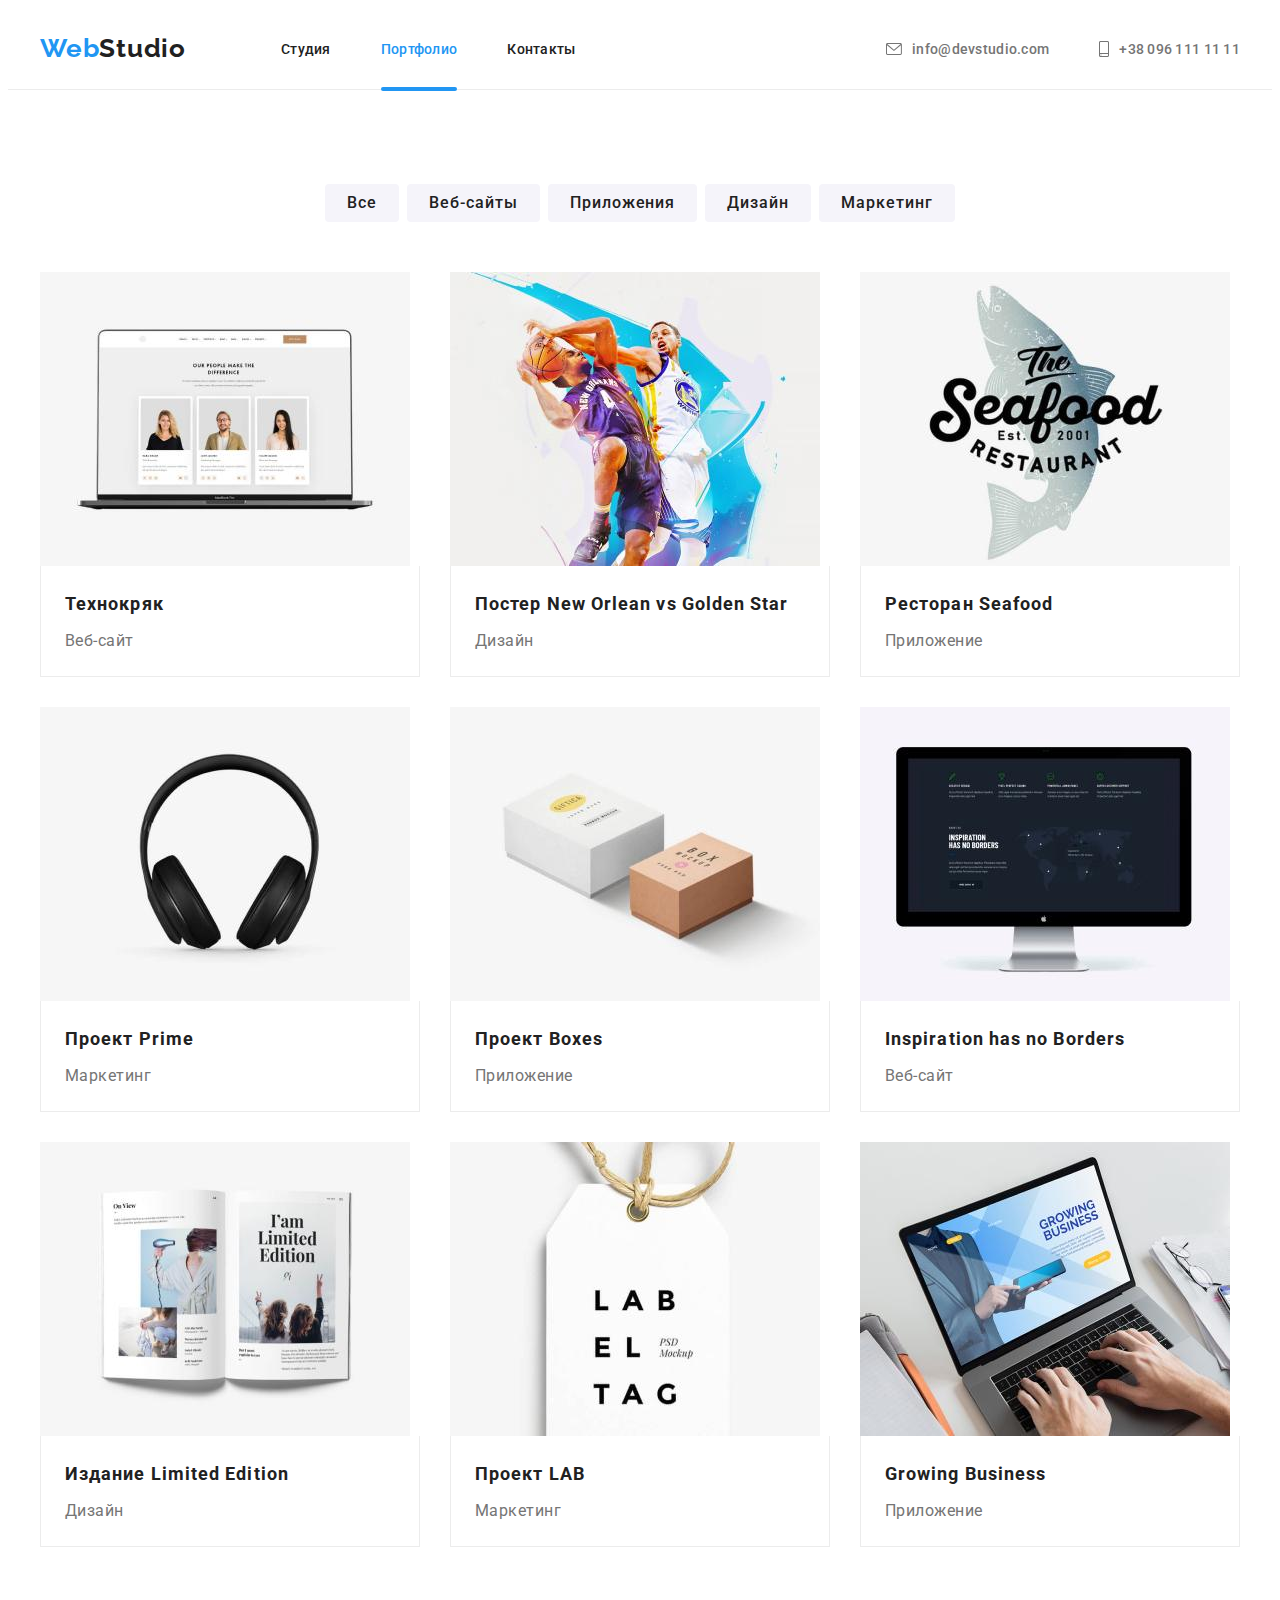
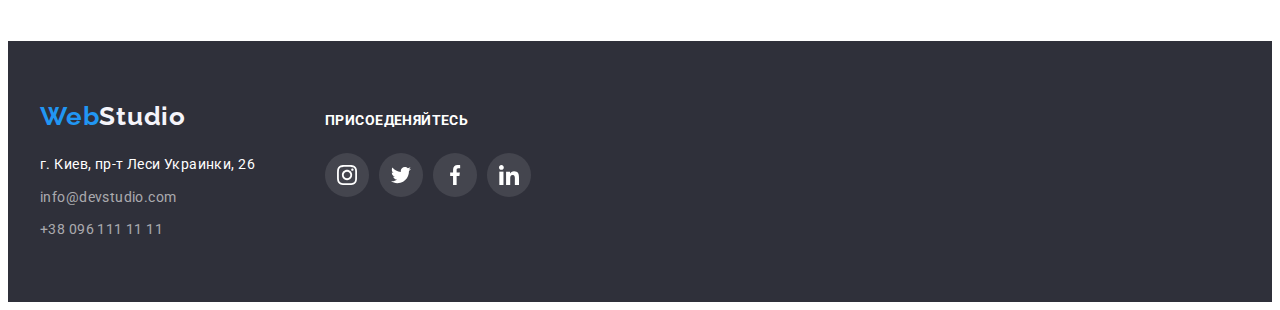
==== portfolio.html @ 9301e0ce "clone" ====
<!DOCTYPE html>
<html lang="en">
  <head>
    <meta charset="UTF-8" />
    <meta http-equiv="X-UA-Compatible" content="IE=edge" />
    <meta name="viewport" content="width=device-width, initial-scale=1.0" />
    <title>WebStudio - Portfolio</title>
    <link rel="preconnect" href="https://fonts.googleapis.com" />
    <link rel="preconnect" href="https://fonts.gstatic.com" crossorigin />
    <link
      href="https://fonts.googleapis.com/css2?family=Raleway:wght@700&family=Roboto:wght@400;500;700;900&display=swap"
      rel="stylesheet"
    />
    <link
      rel="stylesheet"
      href="https://cdnjs.cloudflare.com/ajax/libs/modern-normalize/1.1.0/modern-normalize.min.css"
      integrity="sha512-wpPYUAdjBVSE4KJnH1VR1HeZfpl1ub8YT/NKx4PuQ5NmX2tKuGu6U/JRp5y+Y8XG2tV+wKQpNHVUX03MfMFn9Q=="
      crossorigin="anonymous"
      referrerpolicy="no-referrer"
    />
    <link rel="stylesheet" href="./css/styles.css" />
  </head>
  <body>
    <header class="header">
      <div class="container">
        <a href="./index.html" class="header-logo"
          >Web<span class="header-logo2">Studio</span>
        </a>
        <nav class="header-navigation">
          <ul class="header-list list">
            <li class="nav-li">
              <a href="./index.html" class="header-item ">Студия</a>
            </li>
            <li class="nav-li">
              <a href="./portfolio.html" class="header-item active-link">Портфолио</a>
            </li>
            <li class="nav-li"><a href="" class="header-item">Контакты</a></li>
          </ul>
        </nav>
        <ul class="header-contacts list">
          <li class="nav-li">
            <a href="mailto:info@devstudio.com" class="contacts-item">
              <svg class="header-icon" width="16" height="12">
                    <use
                      href="./image/index/symbol-defs.svg#icon-header-mail"
                    ></use>
                  </svg>
              info@devstudio.com
            </a>
          </li>
          <li class="nav-li">
            <a href="tel:+380961111111" class="contacts-item">
              <svg class="header-icon" width="10" height="16">
                    <use
                      href="./image/index/symbol-defs.svg#icon-header-tel"
                    ></use>
                  </svg>
              +38 096 111 11 11
            </a>
          </li>
        </ul>
      </div>
    </header>
    <main>
      <section class="portfolio">
        <div class="container">
          <ul class="portfolio-btn-list">
            <li class="btn-li">
              <button type="button" class="portfolio-btn btn">Все</button>
            </li>
            <li class="btn-li">
              <button type="button" class="portfolio-btn btn">Веб-сайты</button>
            </li>
            <li class="btn-li">
              <button type="button" class="portfolio-btn btn">
                Приложения
              </button>
            </li>
            <li class="btn-li">
              <button type="button" class="portfolio-btn btn">Дизайн</button>
            </li>
            <li class="btn-li">
              <button type="button" class="portfolio-btn btn">Маркетинг</button>
            </li>
          </ul>
          <ul class="portfolio-projects-list">
            <li class="portfolio-item">
              <a href="./portfolio.html" class="portfolio-link">
                <div class="img-box">
                  <img
                  src="./image/portfolio/pic1.jpg"
                  alt="ноутбук"
                  width="370px"
                  height="294px"
                  >
                  <p class="hover-text">Ресурс предлагает комплексные предложения с разным уровнем функционала и сервисов. Все это позволит посетителю получить исчерпывающие сведения о компании или частном лице.</p>
                </div>
                <div class="portfolio-top"><h2 class="portfolio-title">Технокряк</h2>
                <p class="portfolio-text">Веб-сайт</p></div>
              </a>
            </li>
            <li class="portfolio-item">
              <a href="./portfolio.html" class="portfolio-link">
              <div class="img-box">
                  <img
                  src="./image/portfolio/pic2.jpg"
                  alt="ноутбук"
                  width="370px"
                  height="294px"
                  >
                  <p class="hover-text">Ресурс предлагает комплексные предложения с разным уровнем функционала и сервисов. Все это позволит посетителю получить исчерпывающие сведения о компании или частном лице.</p>
                </div>
              <div class="portfolio-top"><h2 class="portfolio-title">Постер New Orlean vs Golden Star</h2>
              <p class="portfolio-text">Дизайн</p></div>
              </a>
            </li>
            <li class="portfolio-item">
              <a href="./portfolio.html" class="portfolio-link">
              <div class="img-box">
                  <img
                  src="./image/portfolio/pic3.jpg"
                  alt="ноутбук"
                  width="370px"
                  height="294px"
                  >
                  <p class="hover-text">Ресурс предлагает комплексные предложения с разным уровнем функционала и сервисов. Все это позволит посетителю получить исчерпывающие сведения о компании или частном лице.</p>
                </div>
              <div class="portfolio-top"><h2 class="portfolio-title">Ресторан Seafood</h2>
              <p class="portfolio-text">Приложение</p></div>
              </a>
            </li>
            <li class="portfolio-item">
              <a href="./portfolio.html" class="portfolio-link">
              <div class="img-box">
                  <img
                  src="./image/portfolio/pic4.jpg"
                  alt="ноутбук"
                  width="370px"
                  height="294px"
                  >
                  <p class="hover-text">Ресурс предлагает комплексные предложения с разным уровнем функционала и сервисов. Все это позволит посетителю получить исчерпывающие сведения о компании или частном лице.</p>
                </div>
              <div class="portfolio-top"><h2 class="portfolio-title">Проект Prime</h2>
              <p class="portfolio-text">Маркетинг</p></div>
              </a>
            </li>
            <li class="portfolio-item">
              <a href="./portfolio.html" class="portfolio-link">
              <div class="img-box">
                  <img
                  src="./image/portfolio/pic5.jpg"
                  alt="ноутбук"
                  width="370px"
                  height="294px"
                  >
                  <p class="hover-text">Ресурс предлагает комплексные предложения с разным уровнем функционала и сервисов. Все это позволит посетителю получить исчерпывающие сведения о компании или частном лице.</p>
                </div>
              <div class="portfolio-top"><h2 class="portfolio-title">Проект Boxes</h2>
              <p class="portfolio-text">Приложение</p></div>
              </a>
            </li>
            <li class="portfolio-item">
              <a href="./portfolio.html" class="portfolio-link">
              <div class="img-box">
                  <img
                  src="./image/portfolio/pic6.jpg"
                  alt="ноутбук"
                  width="370px"
                  height="294px"
                  >
                  <p class="hover-text">Ресурс предлагает комплексные предложения с разным уровнем функционала и сервисов. Все это позволит посетителю получить исчерпывающие сведения о компании или частном лице.</p>
                </div>
              <div class="portfolio-top"><h2 class="portfolio-title">Inspiration has no Borders</h2>
              <p class="portfolio-text">Веб-сайт</p></div>
            </li>
            <li class="portfolio-item">
            <a href="./portfolio.html" class="portfolio-link">
              <div class="img-box">
                  <img
                  src="./image/portfolio/pic7.jpg"
                  alt="ноутбук"
                  width="370px"
                  height="294px"
                  >
                  <p class="hover-text">Ресурс предлагает комплексные предложения с разным уровнем функционала и сервисов. Все это позволит посетителю получить исчерпывающие сведения о компании или частном лице.</p>
                </div>
              <div class="portfolio-top"><h2 class="portfolio-title">Издание Limited Edition</h2>
              <p class="portfolio-text">Дизайн</p></div>
            </a>
            </li>
            <li class="portfolio-item">
              <a href="./portfolio.html" class="portfolio-link">
              <div class="img-box">
                  <img
                  src="./image/portfolio/pic8.jpg"
                  alt="ноутбук"
                  width="370px"
                  height="294px"
                  >
                  <p class="hover-text">Ресурс предлагает комплексные предложения с разным уровнем функционала и сервисов. Все это позволит посетителю получить исчерпывающие сведения о компании или частном лице.</p>
                </div>
              <div class="portfolio-top"><h2 class="portfolio-title">Проект LAB</h2>
              <p class="portfolio-text">Маркетинг</p></div>
              </a>
            </li>
            <li class="portfolio-item">
              <a href="./portfolio.html" class="portfolio-link">
              <div class="img-box">
                  <img
                  src="./image/portfolio/pic9.jpg"
                  alt="ноутбук"
                  width="370px"
                  height="294px"
                  >
                  <p class="hover-text">Ресурс предлагает комплексные предложения с разным уровнем функционала и сервисов. Все это позволит посетителю получить исчерпывающие сведения о компании или частном лице.</p>
                </div>
              <div class="portfolio-top"><h2 class="portfolio-title">Growing Business</h2>
              <p class="portfolio-text">Приложение</p></div>
              </a>
            </li>
          </ul>
        </div>
      </section>
    </main>
    <footer class="footer">
      <div class="container">
        <div>
          <a href="" class="footer-logo"
            >Web<span class="footer-logo2">Studio</span></a
          >
          <address>
            <ul class="footer-list list">
              <li class="footer-li">
                <a
                  href="https://goo.gl/maps/4nCda8HMci8gK6ii9"
                  target="_blank"
                  rel="noreferrer noopener nofollow"
                  class="footer-item-white"
                  >г. Киев, пр-т Леси Украинки, 26</a
                >
              </li>
              <li class="footer-li">
                <a href="mailto:info@devstudio.com" class="footer-item"
                  >info@devstudio.com</a
                >
              </li>
              <li class="footer-li">
                <a href="tel:+380961111111" class="footer-item"
                  >+38 096 111 11 11</a
                >
              </li>
            </ul>
          </address>
        </div>
        <div class="footer-container">
          <h3 class="footer-title">Присоеденяйтесь</h3>
          <ul class="footer-soc-list">
            <li class="footer-soc-item">
              <a href="" class="footer-soc-link"
                ><svg class="footer-soc-icon" width="20" height="20">
                  <use
                    href="./image/index/symbol-defs.svg#icon-instagram"
                  ></use>
                </svg>
              </a>
            </li>
            <li class="footer-soc-item">
              <a href="" class="footer-soc-link"
                ><svg class="footer-soc-icon" width="20" height="20">
                  <use
                    href="./image/index/symbol-defs.svg#icon-twitter"
                  ></use>
                </svg>
              </a>
            </li>
            <li class="footer-soc-item">
              <a href="" class="footer-soc-link"
                ><svg class="footer-soc-icon" width="20" height="20">
                  <use
                    href="./image/index/symbol-defs.svg#icon-facebook"
                  ></use>
                </svg>
              </a>
            </li>
            <li class="footer-soc-item">
              <a href="" class="footer-soc-link"
                ><svg class="footer-soc-icon" width="20" height="20">
                  <use
                    href="./image/index/symbol-defs.svg#icon-linkedin"
                  ></use>
                </svg>
              </a>
            </li>
          </ul>
        </div>
      </div>
    </footer>
  </body>
</html>
---- css/styles.css ----
/* 
 черный _ основной цвет текста: #212121; 
--main-text-color 
 серый _ неактивные контакты, абзац: #757575; 
--second-text-color 
 белый _ background страницы : #FFFFFF; 
--bg-white-color 
 графит _ background героя и футер background: #2F303A; 
--bg-hero-color 
 серый _ неактивная кнопка: #F5F4FA; 
--inactive_btn_color 
синий _ лого и активных кнопок: #2196F3;
--active-color */

:root {
  --main-text-color: #212121;
  --second-text-color: #757575;
  --bg-white-color: #ffffff;
  --bg-hero-color: #2f303a;
  --inactive_btn_color: #f5f4fa;
  --active-color: #2196f3;
  --timing-function: cubic-bezier(0.4, 0, 0.2, 1);
  --bg-overflay: #2196f3e5;
}
body {
  background-color: var(--bg-white-color);
  color: var(--main-text-color);
  font-family: Roboto, sans-serif;
  font-size: 14px;
  line-height: 1.17;
  letter-spacing: 0.03em;
}
li {
  list-style-type: none;
}
a {
  text-decoration: none;
}
address {
  font-style: normal;
}
.btn {
  cursor: pointer;
}
p,
h1,
h2,
h3,
h4,
h5,
h6 {
  margin: 0;
}
ul,
ol {
  padding-left: 0;
  margin: 0;
}
img {
  display: block;
}
.container {
  width: 1200px;
  padding-left: 15px;
  padding-right: 15px;
  margin: 0 auto;
  /* outline: 1px solid red; */
}
.visually-hidden {
  position: absolute;
  white-space: nowrap;
  width: 1px;
  height: 1px;
  overflow: hidden;
  border: 0;
  padding: 0;
  clip: rect(0 0 0 0);
  clip-path: inset(50%);
  margin: -1px;
}
/*==========================++++++HEADER++++++==========================*/
.header {
  border-bottom-style: solid;
  border-bottom-width: 1px;
  border-color: #ececec;
  padding-top: 25px;
  padding-bottom: 25px;
}
.header .container {
  display: flex;
  align-items: center;
}
.header-logo {
  font-family: "Raleway";
  font-style: normal;
  font-weight: 700;
  font-size: 26px;
  line-height: 1.2;
  letter-spacing: 0.03em;
  color: var(--active-color);
  margin-right: 95px;
}
.header-logo2 {
  font-family: "Raleway";
  font-style: normal;
  font-weight: 700;
  font-size: 26px;
  line-height: 1.2;
  letter-spacing: 0.03em;
  color: var(--main-text-color);
}
.header-list {
  display: flex;
}
.header-item {
  font-weight: 500;
  font-size: 14px;
  line-height: 16px;
  letter-spacing: 0.02em;
  color: var(--main-text-color);
  display: flex;
  align-items: baseline;
  transition: color 250ms var(--timing-function);
}
.active-link {
  color: var(--active-color);
}
.active-link {
  position: relative;
}
.active-link::after {
  content: "";
  position: absolute;
  left: 0px;
  bottom: -34px;
  display: block;
  width: 100%;
  height: 4px;
  border-radius: 2px;
  background-color: var(--active-color);
  opacity: 1;
}

.nav-li:not(:last-child) {
  margin-right: 50px;
}
.header-contacts {
  /* outline: 1px solid red; */
  display: flex;
  margin-left: auto;
}
.header-icon {
  /* outline: 1px solid red; */
  fill: currentColor;
  margin-right: 10px;
}
.contacts-item {
  font-weight: 500;
  font-size: 14px;
  line-height: 16px;
  letter-spacing: 0.02em;
  color: var(--second-text-color);
  display: flex;
  align-items: center;
  transition: color 250ms var(--timing-function);
}
.header-item:hover,
.header-item:focus,
.contacts-item:hover,
.contacts-item:focus {
  font-weight: 500;
  font-size: 14px;
  line-height: 16px;
  letter-spacing: 0.02em;
  color: var(--active-color);
}
/*==========================++++++HERO++++++==========================*/
.hero {
  max-width: 1600px;
  background: var(--bg-hero-color);
  background-image: linear-gradient(
      rgba(47, 48, 58, 0.4),
      rgba(47, 48, 58, 0.4)
    ),
    url(../image/index/hero-bg.jpg);
  background-repeat: no-repeat;
  background-position: center;
  padding-top: 200px;
  padding-bottom: 200px;
  margin: 0 auto;
}
.hero-title-text {
  width: 700px;
  font-weight: 900;
  font-size: 44px;
  line-height: 1.36;
  letter-spacing: 0.06em;
  text-transform: uppercase;
  color: var(--bg-white-color);
  text-align: center;
  margin-left: auto;
  margin-right: auto;
}
.hero-btn {
  color: var(--bg-white-color);
  font-family: inherit;
  font-weight: 700;
  font-size: 16px;
  line-height: 1.88;
  letter-spacing: 0.06em;
  background: var(--active-color);
  width: 200px;
  height: 50px;
  border-radius: 4px;
  border: 0px;
  display: block;
  margin-top: 15px;
  margin-left: auto;
  margin-right: auto;
  transition: background-color 250ms, color 800ms;
}
.hero-btn:hover {
  background: #1c79c5;
  color: #d5e400;
}

/*==========================++++++POSITIVE++++++==========================*/
.positive {
  padding-top: 94px;
  /* background-color: aqua; */
}
.positive-list {
  display: flex;
}
.positive-icon-div {
  background-color: #f5f4fa;
  border-radius: 4px;
  height: 120px;
  display: flex;
  align-items: center;
  justify-content: center;
}
.positive-item {
  width: 270px;
}
.positive-item:not(:last-child) {
  margin-right: 30px;
}
.positive-title {
  font-weight: 700;
  font-size: 14px;
  line-height: 1.14;
  letter-spacing: 0.03em;
  text-transform: uppercase;
  margin-top: 30px;
}
.positive-text {
  font-size: 14px;
  line-height: 1.71;
  letter-spacing: 0.03em;
  color: var(--second-text-color);
  margin-top: 10px;
}

/*==========================++++++WORK++++++==========================*/
.work {
  padding-top: 94px;
  padding-bottom: 94px;
}
.work-title {
  margin-bottom: 50px;
  font-weight: 700;
  font-size: 36px;
  line-height: 1.17;
  letter-spacing: 0.03em;
  text-align: center;
}
.work-list {
  display: flex;
}
.work-item {
  width: 370px;
}
.work-item:not(:last-child) {
  margin-right: 30px;
}
.work-box {
  position: relative;
}

.work-top-title {
  position: absolute;
  bottom: 0;
  display: flex;
  justify-content: center;
  align-items: center;
  width: 100%;
  height: 70px;
  color: var(--bg-white-color);
  background: #2f303acc;
  text-transform: uppercase;
}
/*==========================++++++STAFF++++++==========================*/
.staff {
  padding-top: 94px;
  padding-bottom: 94px;
  background-color: #f5f4fa;
}
.staff-title {
  font-weight: 700;
  font-size: 36px;
  line-height: 1.17;
  letter-spacing: 0.03em;
  text-align: center;
  margin-bottom: 50px;
}
.staff-list {
  display: flex;
}
.staff-item {
  background: #ffffff;
  box-shadow: 0px 1px 3px rgba(0, 0, 0, 0.12), 0px 1px 1px rgba(0, 0, 0, 0.14),
    0px 2px 1px rgba(0, 0, 0, 0.2);
  border-radius: 0px 0px 4px 4px;
}
.staff-title-top {
  padding-top: 30px;
  padding-bottom: 30px;
}
.staff-item-title {
  font-weight: 500;
  font-size: 16px;
  line-height: 1.19;
  letter-spacing: 0.03em;
  text-align: center;
}
.staff-item-text {
  font-size: 16px;
  line-height: 1.19;
  letter-spacing: 0.03em;
  color: var(--second-text-color);
  text-align: center;
  margin-top: 10px;
  margin-bottom: 16px;
}
.staff-soc-list {
  display: flex;
  justify-content: center;
}
.staff-soc-item + .staff-soc-item {
  margin-left: 10px;
}
.staff-soc-link {
  width: 44px;
  height: 44px;
  border-radius: 50%;
  display: flex;
  justify-content: center;
  align-items: center;
  transition: background-color 250ms var(--timing-function);
}
.staff-soc-icon {
  fill: #afb1b8;
  transition: fill 250ms var(--timing-function);
}
.staff-soc-link:hover {
  background-color: var(--active-color);
}
.staff-soc-link:hover .staff-soc-icon {
  fill: #ffffff;
}
.staff-soc-link:focus {
  background-color: var(--active-color);
}
.staff-soc-link:focus .staff-soc-icon {
  fill: #ffffff;
}
.staff-item:not(:last-child) {
  margin-right: 30px;
}
/*==========================++++++REGULAR++++++==========================*/
.regular {
  padding-top: 94px;
  padding-bottom: 94px;
}
.regular-title {
  margin-bottom: 50px;
  font-weight: 700;
  font-size: 36px;
  line-height: 1.17;
  letter-spacing: 0.03em;
  text-align: center;
}
.regular-list {
  display: flex;
}

.regular-link {
  display: flex;
  justify-content: center;
  align-items: center;
  height: 92px;
  width: 170px;
  border-style: solid;
  border-width: 1px;
  border-color: #afb1b8;
  border-radius: 4px;
  transition: border-color 250ms var(--timing-function);
}
.regular-icon {
  fill: #afb1b8;
  transition: fill 250ms var(--timing-function);
}
.regular-link:hover {
  border-color: var(--active-color);
}
.regular-link:hover .regular-icon {
  fill: var(--active-color);
}
.regular-link:focus {
  border-color: var(--active-color);
}
.regular-link:focus .regular-icon {
  fill: var(--active-color);
}
.regular-list-item:not(:last-child) {
  margin-right: 30px;
}

/*==========================++++++FOOTER++++++==========================*/
.footer {
  background-color: var(--bg-hero-color);
  padding-top: 60px;
  padding-bottom: 60px;
}
.footer .container {
  display: flex;
  align-items: baseline;
}
.footer-container {
  margin-left: 70px;
}
.footer-logo {
  font-family: "Raleway";
  font-weight: 700;
  font-size: 26px;
  line-height: 1.2;
  letter-spacing: 0.03em;
  color: var(--active-color);
  display: block;
  margin-bottom: 20px;
}
.footer-logo2 {
  font-family: "Raleway";
  font-weight: 700;
  font-size: 26px;
  line-height: 1.2;
  letter-spacing: 0.03em;
  color: var(--inactive_btn_color);
}
.footer-item-white {
  font-size: 14px;
  line-height: 1.71;
  letter-spacing: 0.03em;
  color: var(--bg-white-color);
  transition: color 250ms var(--timing-function);
}
.footer-li:not(:last-child) {
  margin-bottom: 9px;
}
.footer-item {
  font-size: 14px;
  line-height: 1.71;
  letter-spacing: 0.03em;
  color: rgba(255, 255, 255, 0.6);
  transition: color 250ms var(--timing-function);
}
.footer-item-white:hover,
.footer-item:hover,
.footer-item-white:focus,
.footer-item:focus {
  font-size: 14px;
  line-height: 1.71;
  letter-spacing: 0.03em;
  color: var(--active-color);
}
.footer-list-top {
  display: flex;
}
.footer-title {
  font-size: 14px;
  line-height: 1.71;
  letter-spacing: 0.03em;
  color: var(--bg-white-color);
  text-transform: uppercase;
  margin-bottom: 20px;
}
.footer-soc-list {
  display: flex;
  justify-content: center;
}
.footer-soc-item + .footer-soc-item {
  margin-left: 10px;
}
.footer-soc-link {
  background-color: rgba(255, 255, 255, 0.1);
  width: 44px;
  height: 44px;
  border-radius: 50%;
  display: flex;
  justify-content: center;
  align-items: center;
  transition: background-color 250ms var(--timing-function);
}
.footer-soc-icon {
  fill: #ffffff;
  transition: fill 250ms var(--timing-function);
}
.footer-soc-link:hover {
  background-color: var(--active-color);
}
.footer-soc-link:hover .footer-soc-icon {
  fill: #ffffff;
}
.footer-soc-link:focus {
  background-color: var(--active-color);
}
.footer-soc-link:focus .footer-soc-icon {
  fill: #ffffff;
}
/*==========================++++++PORTFOLIO++++++==========================*/
.portfolio {
  padding-top: 94px;
  padding-bottom: 94px;
}
.portfolio-btn-list {
  display: flex;
  justify-content: center;
  margin-bottom: 50px;
}
.portfolio-btn {
  color: var(--main-text-color);
  font-family: inherit;
  font-style: normal;
  font-weight: 500;
  font-size: 16px;
  line-height: 1.5;
  letter-spacing: 0.06em;
  background: var(--inactive_btn_color);
  border: 0;
  height: 38px;
  border-radius: 4px;
  padding-left: 22px;
  padding-right: 22px;
  transition: background-color 250ms var(--timing-function),
    box-shadow 250ms var(--timing-function);
}
.btn-li:not(:last-child) {
  margin-right: 8px;
}
.portfolio-btn:hover {
  background-color: var(--active-color);
  color: var(--bg-white-color);
  box-shadow: 0px 3px 1px rgba(0, 0, 0, 0.1), 0px 1px 2px rgba(0, 0, 0, 0.08),
    0px 2px 2px rgba(0, 0, 0, 0.12);
}
.portfolio-btn:focus {
  background-color: var(--active-color);
  color: var(--bg-white-color);
  box-shadow: 0px 3px 1px rgba(0, 0, 0, 0.1), 0px 1px 2px rgba(0, 0, 0, 0.08),
    0px 2px 2px rgba(0, 0, 0, 0.12);
}
.portfolio-projects-list {
  display: flex;
  flex-wrap: wrap;
  margin-top: -30px;
  margin-left: -30px;
}
.portfolio-item {
  width: calc(100% / 3 - 30px);
  margin-left: 30px;
  margin-top: 30px;
  /* margin-top: 30px; */
}
.portfolio-top {
  border-style: solid;
  border-width: 1px;
  border-color: #ececec;
  border-top: 0;
  padding-left: 24px;
  padding-right: 24px;
  padding-top: 20px;
  padding-bottom: 20px;
}
.portfolio-title {
  font-weight: 700;
  font-size: 18px;
  line-height: 2;
  letter-spacing: 0.06em;
  color: var(--main-text-color);
  margin-bottom: 4px;
}
.portfolio-text {
  font-size: 16px;
  line-height: 1.88;
  letter-spacing: 0.03em;
  color: var(--second-text-color);
}
.portfolio-link {
  transition: box-shadow 250ms var(--timing-function);
}
.portfolio-link:hover {
  display: block;
  box-shadow: 0px 4px 4px rgba(0, 0, 0, 0.25);
}
.portfolio-link:focus {
  display: block;
  box-shadow: 0px 4px 4px rgba(0, 0, 0, 0.25);
}

.img-box {
  position: relative;
  overflow: hidden;
}
.img-box::before {
  content: "";
  position: absolute;
  width: 100%;
  height: 100%;
  transform: translateY(100%);
  transition: transform 250ms var(--timing-function);
  background-color: var(--bg-overflay);
}
.portfolio-link:hover .img-box::before,
.portfolio-link:focus .img-box::before {
  transform: translateY(0);
}
.hover-text {
  position: absolute;
  top: 50%;
  left: 50%;
  transform: translate(-50%, 100%);
  transition: transform 250ms var(--timing-function);
  width: 322px;
  font-size: 18px;
  line-height: 1.56em;
  color: var(--bg-white-color);
}
.portfolio-link:hover .hover-text,
.portfolio-link:focus .hover-text {
  transform: translate(-50%, -50%);
}
.backdrop {
  position: fixed;
  top: 0;
  width: 100%;
  height: 100%;
  background-color: rgba(0, 0, 0, 0.3);
  transition: opacity 300ms, visibility 300ms;
}
.modal {
  min-height: 581px;
  width: 528px;
  background-color: var(--bg-white-color);
  border-radius: 4px;
  position: absolute;
  top: 50%;
  left: 50%;
  transform: translate(-50%, -50%);
  box-shadow: 0px 4px 4px 0px rgba(0, 0, 0, 0.25);
}
.close-icon {
  fill: black;
}
.modal-close-btn {
  position: absolute;
  top: 8px;
  right: 8px;
  height: 30px;
  width: 30px;
  border-radius: 50%;
  background-color: var(--bg-white-color);
  border: 1px solid rgba(0, 0, 0, 0.1);
  display: flex;
  justify-content: center;
  align-items: center;
}
.is-hidden {
  opacity: 0;
  pointer-events: none;
  visibility: hidden;
}
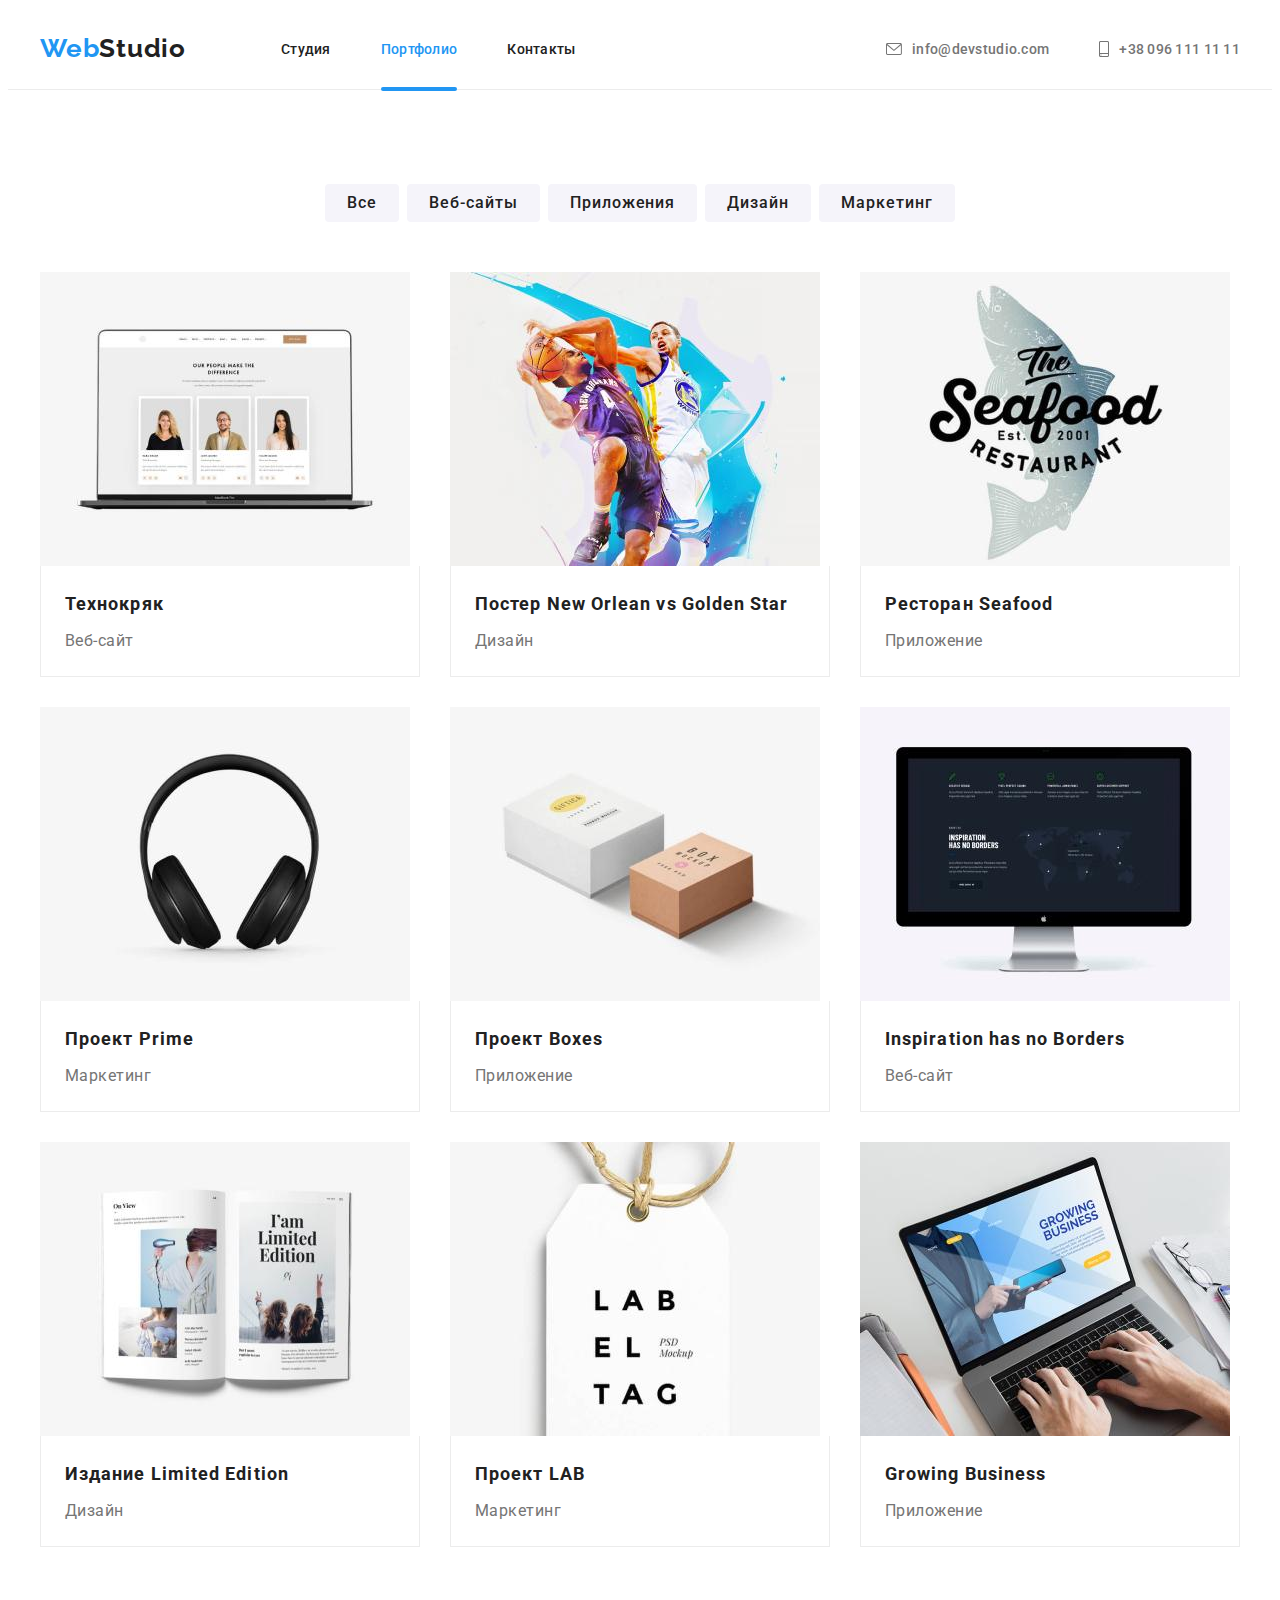
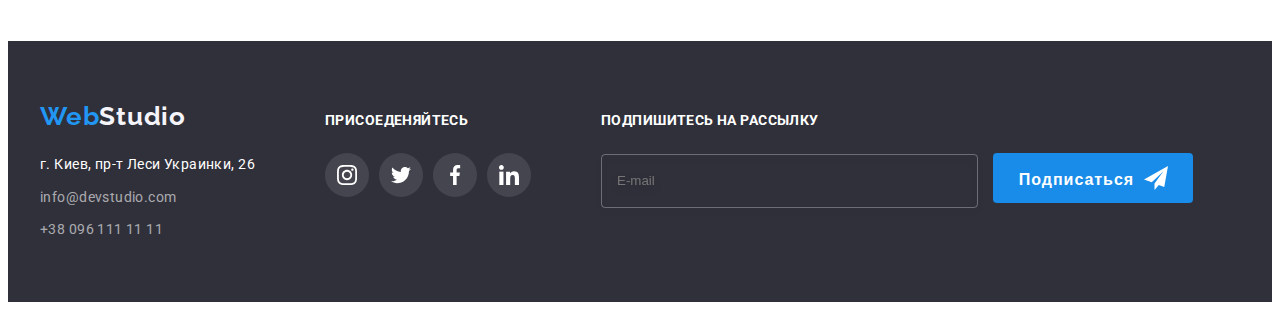
==== commit 56419752: "Update portfolio.html" ====
--- a/portfolio.html
+++ b/portfolio.html
@@ -222,7 +222,7 @@
         </div>
       </section>
     </main>
-    <footer class="footer">
+       <footer class="footer">
       <div class="container">
         <div>
           <a href="" class="footer-logo"
@@ -267,31 +267,52 @@
             <li class="footer-soc-item">
               <a href="" class="footer-soc-link"
                 ><svg class="footer-soc-icon" width="20" height="20">
-                  <use
-                    href="./image/index/symbol-defs.svg#icon-twitter"
-                  ></use>
+                  <use href="./image/index/symbol-defs.svg#icon-twitter"></use>
                 </svg>
               </a>
             </li>
             <li class="footer-soc-item">
               <a href="" class="footer-soc-link"
                 ><svg class="footer-soc-icon" width="20" height="20">
-                  <use
-                    href="./image/index/symbol-defs.svg#icon-facebook"
-                  ></use>
+                  <use href="./image/index/symbol-defs.svg#icon-facebook"></use>
                 </svg>
               </a>
             </li>
             <li class="footer-soc-item">
               <a href="" class="footer-soc-link"
                 ><svg class="footer-soc-icon" width="20" height="20">
-                  <use
-                    href="./image/index/symbol-defs.svg#icon-linkedin"
-                  ></use>
+                  <use href="./image/index/symbol-defs.svg#icon-linkedin"></use>
                 </svg>
               </a>
             </li>
           </ul>
+        </div>
+        <div class="footer-container">
+          <h3 class="footer-title">Подпишитесь на рассылку</h3>
+          <div class="footer-sub">
+            <form>
+            <div class="footer-field">
+              <div class="footer-input-wrap">
+                <input
+                  type="email"
+                  name="user-email"
+                  id="user-email"
+                  class="footer-input"
+                  placeholder="E-mail"
+                />
+                <button type="submit" class="sub-button">
+                  Подписаться<svg
+                    class="footer-sub-icon"
+                    width="24"
+                    height="24"
+                  >
+                    <use href="./image/index/symbol-defs.svg#icon-sub"></use>
+                  </svg>
+                </button>
+              </div>
+              </form>
+            </div>
+          </div>
         </div>
       </div>
     </footer>
--- a/css/styles.css
+++ b/css/styles.css
@@ -528,6 +528,40 @@
 .footer-soc-link:focus .footer-soc-icon {
   fill: #ffffff;
 }
+.footer-input {
+width: 358px;
+height: 50px;
+border: 1px solid rgba(255, 255, 255, 0.3);
+filter: drop-shadow(0px 4px 4px rgba(0, 0, 0, 0.15));
+border-radius: 4px;
+background: transparent;
+padding-left: 15px;
+color: #afb1b8;
+}
+.sub-button {
+  width: 200px;
+  height: 50px;
+  background: #188ce8;
+  border-radius: 4px;
+  font-weight: 700;
+  font-size: 16px;
+  line-height: 1.88;
+  letter-spacing: 0.06em;
+  color: #ffffff;
+  margin-left: 12px;
+  border: none;
+  justify-content: center;
+  align-items: center;
+  transition: background-color 250ms, color 800ms;
+}
+.sub-button:hover {
+  background: #1c79c5;
+  
+}
+.footer-sub-icon {
+  margin-left: 10px;
+  transform: translateY(+5px);
+}
 /*==========================++++++PORTFOLIO++++++==========================*/
 .portfolio {
   padding-top: 94px;
@@ -650,6 +684,9 @@
 .portfolio-link:focus .hover-text {
   transform: translate(-50%, -50%);
 }
+
+/*==========================++++++MODAL WINDOW++++++==========================*/
+
 .backdrop {
   position: fixed;
   top: 0;
@@ -661,6 +698,7 @@
 .modal {
   min-height: 581px;
   width: 528px;
+  padding: 40px;
   background-color: var(--bg-white-color);
   border-radius: 4px;
   position: absolute;
@@ -690,3 +728,116 @@
   pointer-events: none;
   visibility: hidden;
 }
+.modal-title {
+  font-family: "Roboto";
+  font-style: normal;
+  text-align: center;
+  font-weight: 700;
+  font-size: 20px;
+  letter-spacing: 1.15;
+  color: #212121;
+  margin-bottom: 10px;
+}
+.modal-field {
+  margin-bottom: 10px;
+}
+.modal-input {
+  width: 100%;
+  height: 40px;
+  border: 1px solid rgba(33, 33, 33, 0.2);
+  border-radius: 4px;
+  outline: 0;
+  padding-left: 42px;
+  color: #757575;
+  transition: border 300ms;
+}
+.modal-input:focus {
+  border: 1px solid var(--active-color);
+  filter: drop-shadow(0px 4px 4px rgba(0, 0, 0, 0.25));
+  border-radius: 4px;
+}
+.modal-input:focus + .input-icon {
+  fill: var(--active-color);
+}
+.modal-input-wrap {
+  position: relative;
+}
+.input-icon {
+  position: absolute;
+  left: 15px;
+  top: 50%;
+  transform: translateY(-50%);
+  transition: fill 300ms;
+}
+.modal-label {
+  font-weight: 400;
+  font-size: 12px;
+  letter-spacing: 1.16;
+  color: #757575;
+  display: block;
+  margin-bottom: 10px;
+}
+.modal-text {
+  width: 100%;
+  height: 120px;
+  border: 1px solid rgba(33, 33, 33, 0.2);
+  border-radius: 4px;
+  padding-top: 12px;
+  padding-bottom: 12px;
+  padding-left: 16px;
+  padding-right: 16px;
+  resize: none;
+  color: #757575;
+  outline: 0;
+  transition: border-color 300ms;
+}
+.modal-text:focus {
+  border: 1px solid var(--active-color);
+  box-shadow(0px 4px 4px rgba(0, 0, 0, 0.25));
+  border-radius: 4px;
+}
+.input-check:checked + .check-text::before {
+  /* background-color: #ffffff; */
+  border: none;
+  background-image: url(../image/index/check-on.svg);
+}
+.check-text {
+  font-weight: 400;
+  font-size: 14px;
+  line-height: 1.71;
+  letter-spacing: 0.03em;
+  color: #757575;
+  display: flex;
+  align-items: center;
+}
+
+.check-text::before {
+  content: "";
+  width: 16px;
+  height: 15px;
+  border: 1px solid #000000;
+  border-radius: 2px;
+  box-shadow: 0px 4px 4px rgba(0, 0, 0, 0.25);
+  margin-right: 8px;
+  margin-left: 12px;
+}
+.send-btn {
+  width: 200px;
+  height: 50px;
+  background: #188ce8;
+  border-radius: 4px;
+  font-weight: 700;
+  font-size: 16px;
+  line-height: 1.88; /* identical to box height, or 188% */
+  align-items: center;
+  text-align: center;
+  letter-spacing: 0.06em;
+  color: #ffffff;
+  margin-top: 10px;
+  margin: 0 auto;
+  display: block;
+  border: none;
+}
+.send-btn:hover {
+  box-shadow: 0px 4px 4px rgba(0, 0, 0, 0.25);
+}
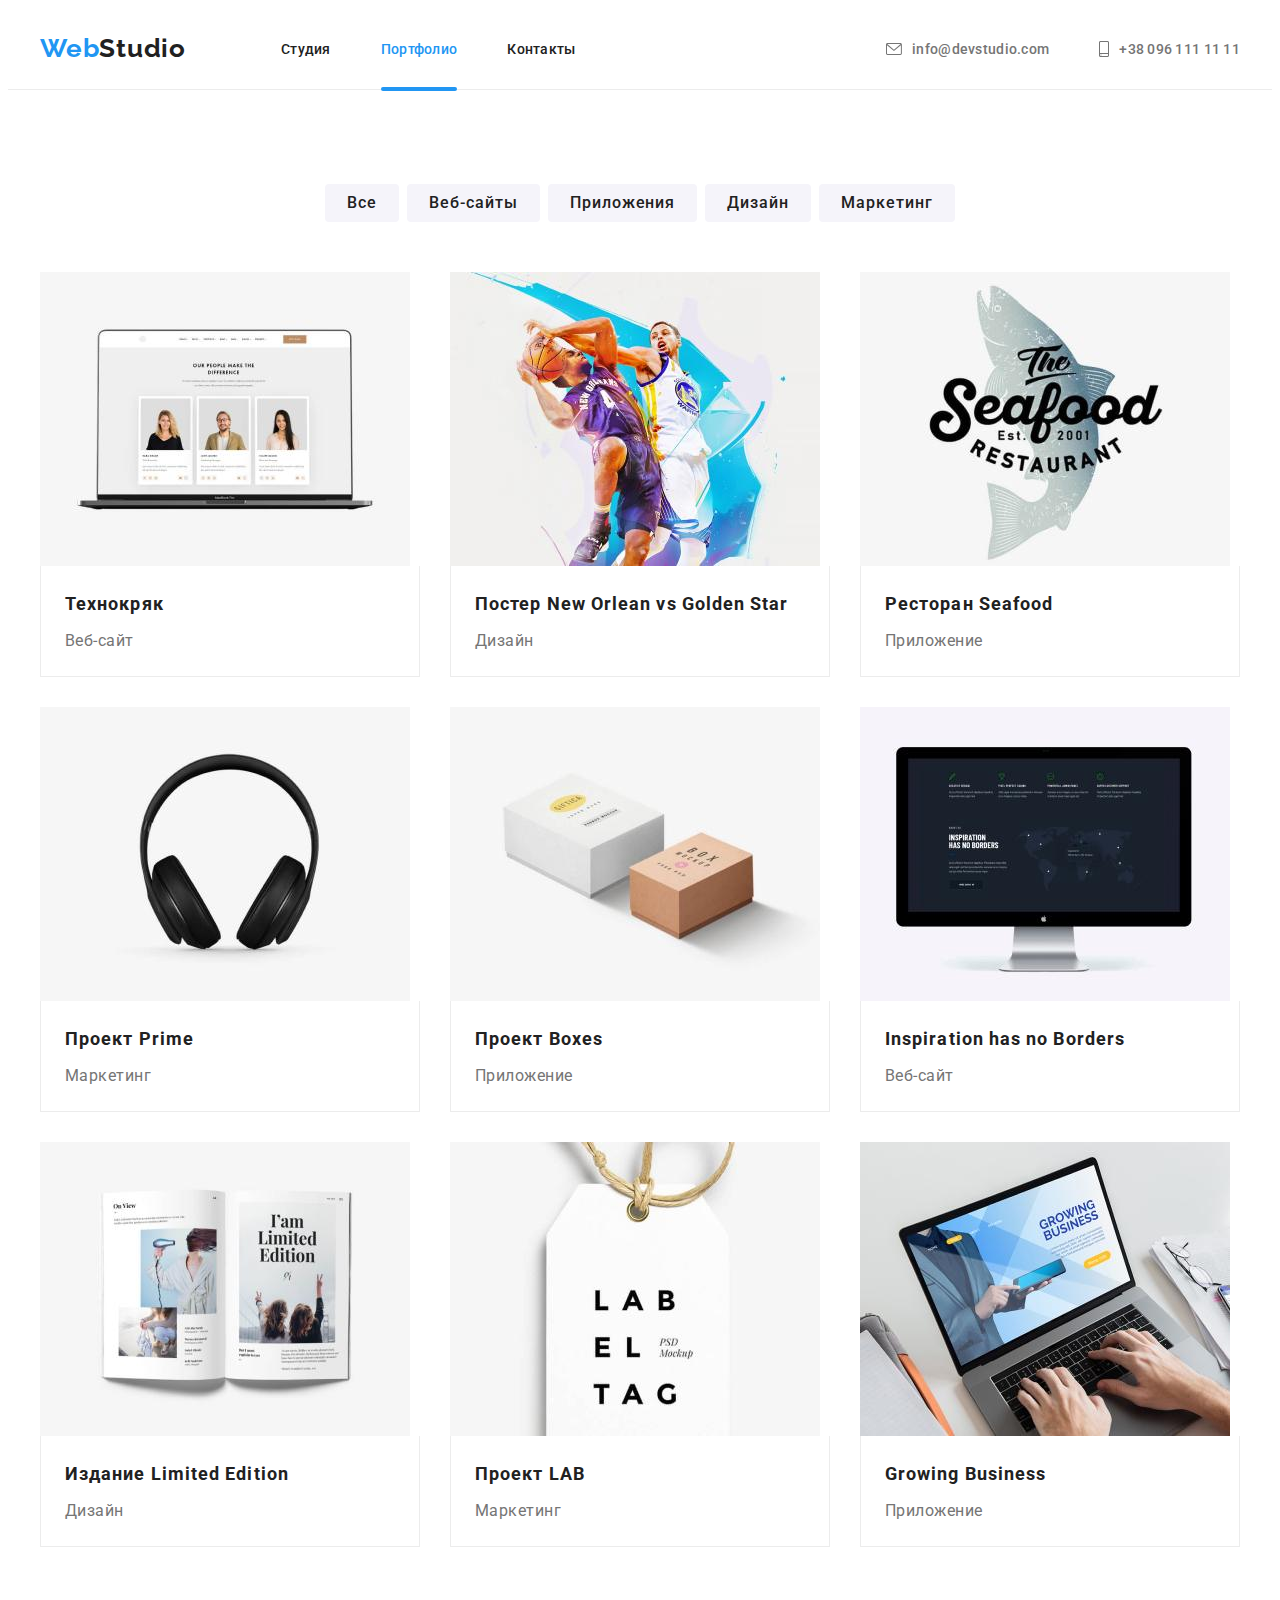
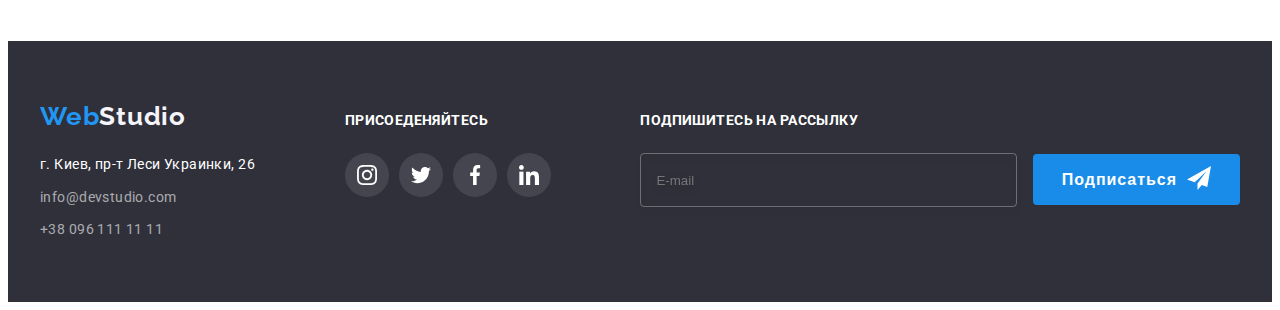
==== commit 5f1968c1: "Update portfolio.html" ====
--- a/portfolio.html
+++ b/portfolio.html
@@ -222,7 +222,7 @@
         </div>
       </section>
     </main>
-       <footer class="footer">
+        <footer class="footer">
       <div class="container">
         <div>
           <a href="" class="footer-logo"
@@ -291,27 +291,19 @@
           <h3 class="footer-title">Подпишитесь на рассылку</h3>
           <div class="footer-sub">
             <form>
-            <div class="footer-field">
-              <div class="footer-input-wrap">
-                <input
-                  type="email"
-                  name="user-email"
-                  id="user-email"
-                  class="footer-input"
-                  placeholder="E-mail"
-                />
-                <button type="submit" class="sub-button">
-                  Подписаться<svg
-                    class="footer-sub-icon"
-                    width="24"
-                    height="24"
-                  >
-                    <use href="./image/index/symbol-defs.svg#icon-sub"></use>
-                  </svg>
-                </button>
-              </div>
-              </form>
-            </div>
+              <input
+                type="email"
+                name="user-email2"
+                id="user-email2"
+                class="footer-input"
+                placeholder="E-mail"
+              />
+              <button type="submit" class="sub-button">
+                Подписаться<svg class="footer-sub-icon" width="24" height="24">
+                  <use href="./image/index/symbol-defs.svg#icon-sub"></use>
+                </svg>
+              </button>
+            </form>
           </div>
         </div>
       </div>
--- a/css/styles.css
+++ b/css/styles.css
@@ -221,7 +221,6 @@
 }
 .hero-btn:hover {
   background: #1c79c5;
-  color: #d5e400;
 }
 
 /*==========================++++++POSITIVE++++++==========================*/
@@ -428,6 +427,12 @@
 }
 
 /*==========================++++++FOOTER++++++==========================*/
+/*==========================++++++FOOTER++++++==========================*/ /*==========================++++++FOOTER++++++==========================*/
+
+/*==========================++++++FOOTER++++++==========================*/ /*==========================++++++FOOTER++++++==========================*/
+
+/*==========================++++++FOOTER++++++==========================*/ /*==========================++++++FOOTER++++++==========================*/
+
 .footer {
   background-color: var(--bg-hero-color);
   padding-top: 60px;
@@ -436,6 +441,7 @@
 .footer .container {
   display: flex;
   align-items: baseline;
+  justify-content: space-between;
 }
 .footer-container {
   margin-left: 70px;
@@ -529,18 +535,24 @@
   fill: #ffffff;
 }
 .footer-input {
-width: 358px;
-height: 50px;
-border: 1px solid rgba(255, 255, 255, 0.3);
-filter: drop-shadow(0px 4px 4px rgba(0, 0, 0, 0.15));
-border-radius: 4px;
-background: transparent;
-padding-left: 15px;
-color: #afb1b8;
+  width: 358px;
+  height: 50px;
+  border: 1px solid rgba(255, 255, 255, 0.3);
+  filter: drop-shadow(0px 4px 4px rgba(0, 0, 0, 0.15));
+  border-radius: 4px;
+  background: transparent;
+  padding-left: 15px;
+  color: #afb1b8;
+  outline-style: none;
+}
+.footer-input:focus {
+  border-color: var(--active-color);
 }
 .sub-button {
-  width: 200px;
-  height: 50px;
+  padding-left: 29px;
+  padding-right: 29px;
+  padding-top: 7px;
+  padding-bottom: 10px;
   background: #188ce8;
   border-radius: 4px;
   font-weight: 700;
@@ -556,7 +568,6 @@
 }
 .sub-button:hover {
   background: #1c79c5;
-  
 }
 .footer-sub-icon {
   margin-left: 10px;
@@ -709,6 +720,7 @@
 }
 .close-icon {
   fill: black;
+  transition: fill 500ms;
 }
 .modal-close-btn {
   position: absolute;
@@ -723,6 +735,9 @@
   justify-content: center;
   align-items: center;
 }
+.modal-close-btn:hover .close-icon {
+  fill: var(--active-color);
+}
 .is-hidden {
   opacity: 0;
   pointer-events: none;
@@ -757,6 +772,14 @@
   border-radius: 4px;
 }
 .modal-input:focus + .input-icon {
+  fill: var(--active-color);
+}
+.modal-input:hover {
+  border: 1px solid var(--active-color);
+  filter: drop-shadow(0px 4px 4px rgba(0, 0, 0, 0.25));
+  border-radius: 4px;
+}
+.modal-input:hover + .input-icon {
   fill: var(--active-color);
 }
 .modal-input-wrap {
@@ -793,14 +816,22 @@
 }
 .modal-text:focus {
   border: 1px solid var(--active-color);
-  box-shadow(0px 4px 4px rgba(0, 0, 0, 0.25));
+  filter: drop-shadow(0px 4px 4px rgba(0, 0, 0, 0.25));
+  border-radius: 4px;
+}
+.modal-text:hover {
+  border: 1px solid var(--active-color);
+  filter: drop-shadow(0px 4px 4px rgba(0, 0, 0, 0.25));
   border-radius: 4px;
 }
 .input-check:checked + .check-text::before {
-  /* background-color: #ffffff; */
   border: none;
   background-image: url(../image/index/check-on.svg);
 }
+.input-check:hover + .check-text::before {
+  border-color: var(--active-color);
+}
+
 .check-text {
   font-weight: 400;
   font-size: 14px;
@@ -820,11 +851,19 @@
   box-shadow: 0px 4px 4px rgba(0, 0, 0, 0.25);
   margin-right: 8px;
   margin-left: 12px;
+  transition: border-color 300ms;
+}
+/* .check-text:hover::before {
+  border-color: var(--active-color);
+} */
+.licence {
+  text-decoration: underline;
+  color: var(--active-color);
 }
 .send-btn {
   width: 200px;
   height: 50px;
-  background: #188ce8;
+  background: var(--active-color);
   border-radius: 4px;
   font-weight: 700;
   font-size: 16px;
@@ -837,7 +876,13 @@
   margin: 0 auto;
   display: block;
   border: none;
+  transition: background 300ms;
 }
 .send-btn:hover {
   box-shadow: 0px 4px 4px rgba(0, 0, 0, 0.25);
-}
+  background: #1c79c5;
+}
+.send-btn:focus {
+  box-shadow: 0px 4px 4px rgba(0, 0, 0, 0.25);
+  background: #1c79c5;
+}
